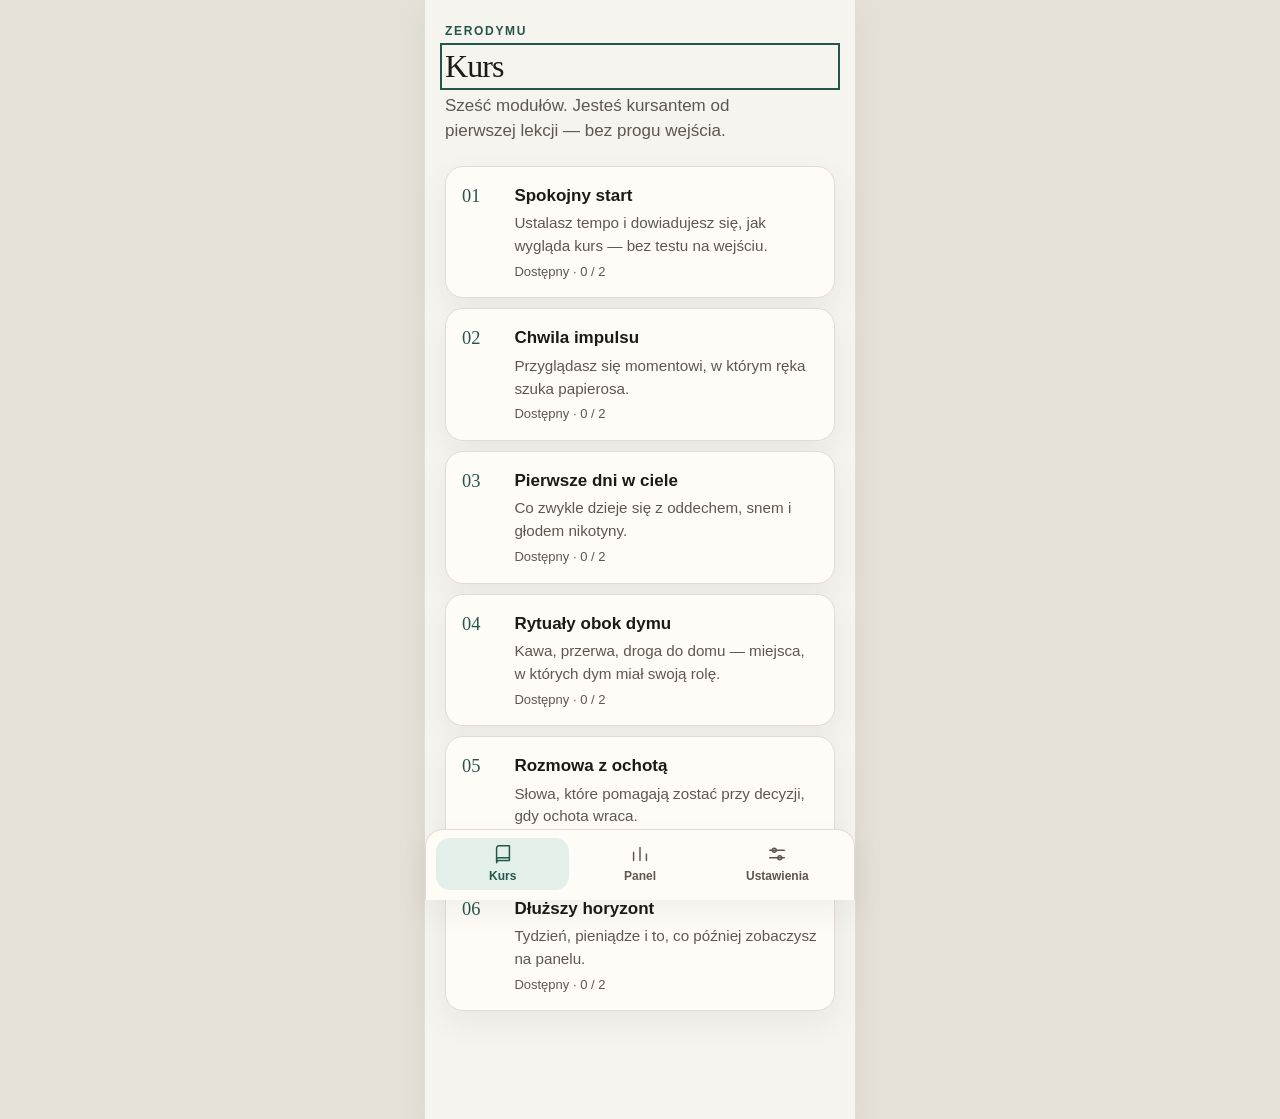
==== grok/index.html @ 92172381 "feat(grok): pierwszy szkielet mocka na GitHub Pages Dodaje wariant grok/ z zakładkami Kurs, Panel i " ====
<!DOCTYPE html>
<html lang="pl">
  <head>
    <meta charset="utf-8" />
    <meta name="viewport" content="width=device-width, initial-scale=1, viewport-fit=cover" />
    <meta name="theme-color" content="#f6f4ef" />
    <meta name="color-scheme" content="light dark" />
    <meta name="apple-mobile-web-app-capable" content="yes" />
    <meta name="mobile-web-app-capable" content="yes" />
    <title>ZeroDymu</title>
    <script>
      try {
        var raw = localStorage.getItem("zerodymu-grok-v1");
        var theme = raw ? JSON.parse(raw).settings.theme : "system";
        if (theme === "light" || theme === "dark") {
          document.documentElement.dataset.theme = theme;
        }
      } catch (err) {}
    </script>
    <link rel="stylesheet" href="./css/app.css" />
  </head>
  <body>
    <div id="app" class="app">
      <section class="state" aria-live="polite">
        <p class="state-kicker">ZeroDymu</p>
        <h1>Wczytuję kurs</h1>
        <p>Chwila.</p>
        <div class="loading-bar" aria-hidden="true"></div>
      </section>
    </div>
    <script type="module" src="./js/main.js"></script>
  </body>
</html>
---- grok/css/app.css ----
:root {
  color-scheme: light;
  --canvas: #e6e1d8;
  --bg: #f6f4ef;
  --surface: #fffcf8;
  --surface-2: #efeae2;
  --ink: #1d1a16;
  --muted: #5e574e;
  --line: #e3dcd2;
  --accent: #24564a;
  --accent-ink: #f6f4ef;
  --accent-soft: #e3efe9;
  --danger: #7c3b32;
  --shadow: 0 12px 32px rgba(40, 32, 22, 0.06);
  --serif: "Iowan Old Style", "Palatino Linotype", Palatino, Georgia, serif;
  --sans: -apple-system, BlinkMacSystemFont, "Segoe UI", sans-serif;
}

html[data-theme="dark"] {
  color-scheme: dark;
  --canvas: #0c0b0a;
  --bg: #141311;
  --surface: #1e1c18;
  --surface-2: #2a2722;
  --ink: #f4f0e8;
  --muted: #c4baae;
  --line: #3a342c;
  --accent: #9dccb6;
  --accent-ink: #13241c;
  --accent-soft: #24342c;
  --danger: #f0b2a8;
  --shadow: 0 12px 32px rgba(0, 0, 0, 0.28);
}

@media (prefers-color-scheme: dark) {
  html:not([data-theme="light"]) {
    color-scheme: dark;
    --canvas: #0c0b0a;
    --bg: #141311;
    --surface: #1e1c18;
    --surface-2: #2a2722;
    --ink: #f4f0e8;
    --muted: #c4baae;
    --line: #3a342c;
    --accent: #9dccb6;
    --accent-ink: #13241c;
    --accent-soft: #24342c;
    --danger: #f0b2a8;
    --shadow: 0 12px 32px rgba(0, 0, 0, 0.28);
  }
}

* { box-sizing: border-box; }

html, body { margin: 0; }

body {
  min-height: 100vh;
  min-height: 100dvh;
  background: var(--bg);
  color: var(--ink);
  font-family: var(--sans);
  font-size: 1.0625rem;
  line-height: 1.5;
  -webkit-font-smoothing: antialiased;
}

@media (min-width: 520px) {
  body { background: var(--canvas); }
  .app {
    box-shadow: 0 0 0 1px var(--line), var(--shadow);
  }
}

.app {
  width: min(100%, 430px);
  margin: 0 auto;
  min-height: 100vh;
  min-height: 100dvh;
  background: var(--bg);
}

.view {
  padding: calc(22px + env(safe-area-inset-top)) 20px calc(108px + env(safe-area-inset-bottom));
}

h1, h2, h3, p { margin: 0; }

h1 {
  font-family: var(--serif);
  font-size: 2rem;
  font-weight: 500;
  letter-spacing: -0.03em;
  line-height: 1.15;
}

h2 {
  font-size: 1rem;
  font-weight: 600;
}

h3 {
  font-family: var(--serif);
  font-size: 1.35rem;
  font-weight: 500;
  letter-spacing: -0.02em;
}

a { color: inherit; }

:focus-visible {
  outline: 2px solid var(--accent);
  outline-offset: 3px;
}

.top { display: grid; gap: 8px; margin-bottom: 22px; }
.top.tight { margin-bottom: 18px; }

.brand, .kicker, .state-kicker {
  margin: 0;
  color: var(--accent);
  font-size: 0.75rem;
  font-weight: 600;
  letter-spacing: 0.14em;
  text-transform: uppercase;
}

.lede { color: var(--muted); max-width: 34ch; }
.lede.quiet { max-width: none; }
.fine { margin-top: 16px; color: var(--muted); font-size: 0.875rem; }
.meta { color: var(--muted); font-size: 0.8125rem; }

.back {
  display: inline-flex;
  align-items: center;
  min-height: 44px;
  margin-bottom: 8px;
  color: var(--accent);
  font-weight: 600;
  text-decoration: none;
}

.back::before { content: "‹"; margin-right: 6px; font-size: 1.3rem; line-height: 1; }

.modules, .rows {
  list-style: none;
  margin: 0;
  padding: 0;
  display: grid;
  gap: 10px;
}

.card, .row {
  display: flex;
  gap: 14px;
  align-items: flex-start;
  padding: 16px;
  border-radius: 18px;
  background: var(--surface);
  border: 1px solid var(--line);
  text-decoration: none;
  box-shadow: var(--shadow);
}

.card:active, .row:active, .option[aria-pressed="true"] {
  background: var(--accent-soft);
}

.index, .row-index {
  flex: none;
  width: 2.4rem;
  font-family: var(--serif);
  font-size: 1.15rem;
  color: var(--accent);
}

.card-copy, .row-copy { display: grid; gap: 4px; min-width: 0; }
.card-title, .row-title { font-weight: 600; }
.card-text, .row-text { color: var(--muted); font-size: 0.95rem; }

.section-label { margin: 8px 0 10px; }

.quiz-row { margin-top: 10px; }

.sheet {
  display: grid;
  gap: 14px;
  margin-bottom: 18px;
  padding: 18px;
  border-radius: 18px;
  background: var(--surface);
  border: 1px solid var(--line);
}

.ghost-copy { display: grid; gap: 8px; }
.ghost-copy span {
  display: block;
  height: 10px;
  border-radius: 99px;
  background: var(--line);
}
.ghost-copy span:nth-child(2) { width: 92%; }
.ghost-copy span:nth-child(3) { width: 64%; }

.stats {
  display: grid;
  grid-template-columns: repeat(3, 1fr);
  gap: 8px;
  margin: 0;
}

.stat-note { margin: 10px 0 18px; }

.stats div, .block, .confirm {
  padding: 16px;
  border-radius: 18px;
  background: var(--surface);
  border: 1px solid var(--line);
}

.stats div { padding: 12px; }

.stats dt { color: var(--muted); font-size: 0.875rem; }
.stats dd {
  margin: 4px 0 0;
  font-family: var(--serif);
  font-size: 1.6rem;
  letter-spacing: -0.03em;
}
.block .lede { color: var(--muted); font-size: 0.95rem; }

.block { display: grid; gap: 12px; margin-bottom: 12px; }
.block h2 { margin-bottom: 2px; }

.empty {
  display: grid;
  justify-items: start;
  gap: 6px;
  padding: 8px 2px 4px;
}

.empty-mark {
  width: 18px;
  height: 18px;
  margin-bottom: 4px;
  border: 1.6px solid var(--muted);
  border-radius: 50%;
}

.empty p { color: var(--muted); }

.options { display: grid; gap: 8px; margin-bottom: 14px; }

.option, .button, .segment button {
  font: inherit;
  cursor: pointer;
}

.option {
  min-height: 48px;
  padding: 12px 14px;
  text-align: left;
  border-radius: 14px;
  border: 1px solid var(--line);
  background: var(--surface);
  color: var(--ink);
}

.button {
  display: inline-flex;
  align-items: center;
  justify-content: center;
  min-height: 48px;
  padding: 0 16px;
  border: 0;
  border-radius: 14px;
  background: var(--accent);
  color: var(--accent-ink);
  font-weight: 600;
  text-decoration: none;
}

.button.ghost {
  background: transparent;
  color: var(--ink);
  border: 1px solid var(--line);
}

.button:disabled {
  opacity: 0.45;
  cursor: default;
}

.segment {
  display: grid;
  grid-template-columns: repeat(3, 1fr);
  gap: 4px;
  padding: 4px;
  border-radius: 16px;
  background: var(--surface-2);
}

.segment button {
  min-height: 44px;
  border: 0;
  border-radius: 12px;
  background: transparent;
  color: var(--muted);
}

.segment button[aria-checked="true"] {
  background: var(--surface);
  color: var(--ink);
  box-shadow: var(--shadow);
}

.confirm-actions { display: flex; flex-wrap: wrap; gap: 8px; }

.text-link {
  color: var(--accent);
  font-weight: 600;
  text-decoration: none;
  min-height: 44px;
  display: inline-flex;
  align-items: center;
}

.tabbar {
  position: fixed;
  z-index: 5;
  left: 50%;
  bottom: 0;
  transform: translateX(-50%);
  width: min(100%, 430px);
  display: grid;
  grid-template-columns: repeat(3, 1fr);
  gap: 4px;
  padding: 8px 10px calc(10px + env(safe-area-inset-bottom));
  border-radius: 18px 18px 0 0;
  border: 1px solid var(--line);
  border-bottom: 0;
  background: var(--surface);
  box-shadow: var(--shadow);
}

.tab {
  display: flex;
  flex-direction: column;
  align-items: center;
  justify-content: center;
  gap: 2px;
  min-height: 52px;
  border-radius: 14px;
  color: var(--muted);
  text-decoration: none;
  font-size: 0.75rem;
  font-weight: 600;
}

.tab[aria-current="page"] {
  background: var(--accent-soft);
  color: var(--accent);
}

.state {
  min-height: 100vh;
  min-height: 100dvh;
  display: flex;
  flex-direction: column;
  justify-content: center;
  gap: 10px;
  padding: 32px 24px calc(32px + env(safe-area-inset-bottom));
}

.view .state { min-height: 52vh; padding: 12px 0 0; }

.state-error h1 { color: var(--danger); }

.loading-bar {
  width: 96px;
  height: 3px;
  margin-top: 8px;
  border-radius: 99px;
  background: var(--line);
  overflow: hidden;
}

.loading-bar::after {
  content: "";
  display: block;
  width: 40%;
  height: 100%;
  background: var(--accent);
  animation: slide 1.1s ease-in-out infinite;
}

@keyframes slide {
  from { transform: translateX(-120%); }
  to { transform: translateX(280%); }
}

@media (prefers-reduced-motion: reduce) {
  .loading-bar::after { animation: none; width: 100%; }
}
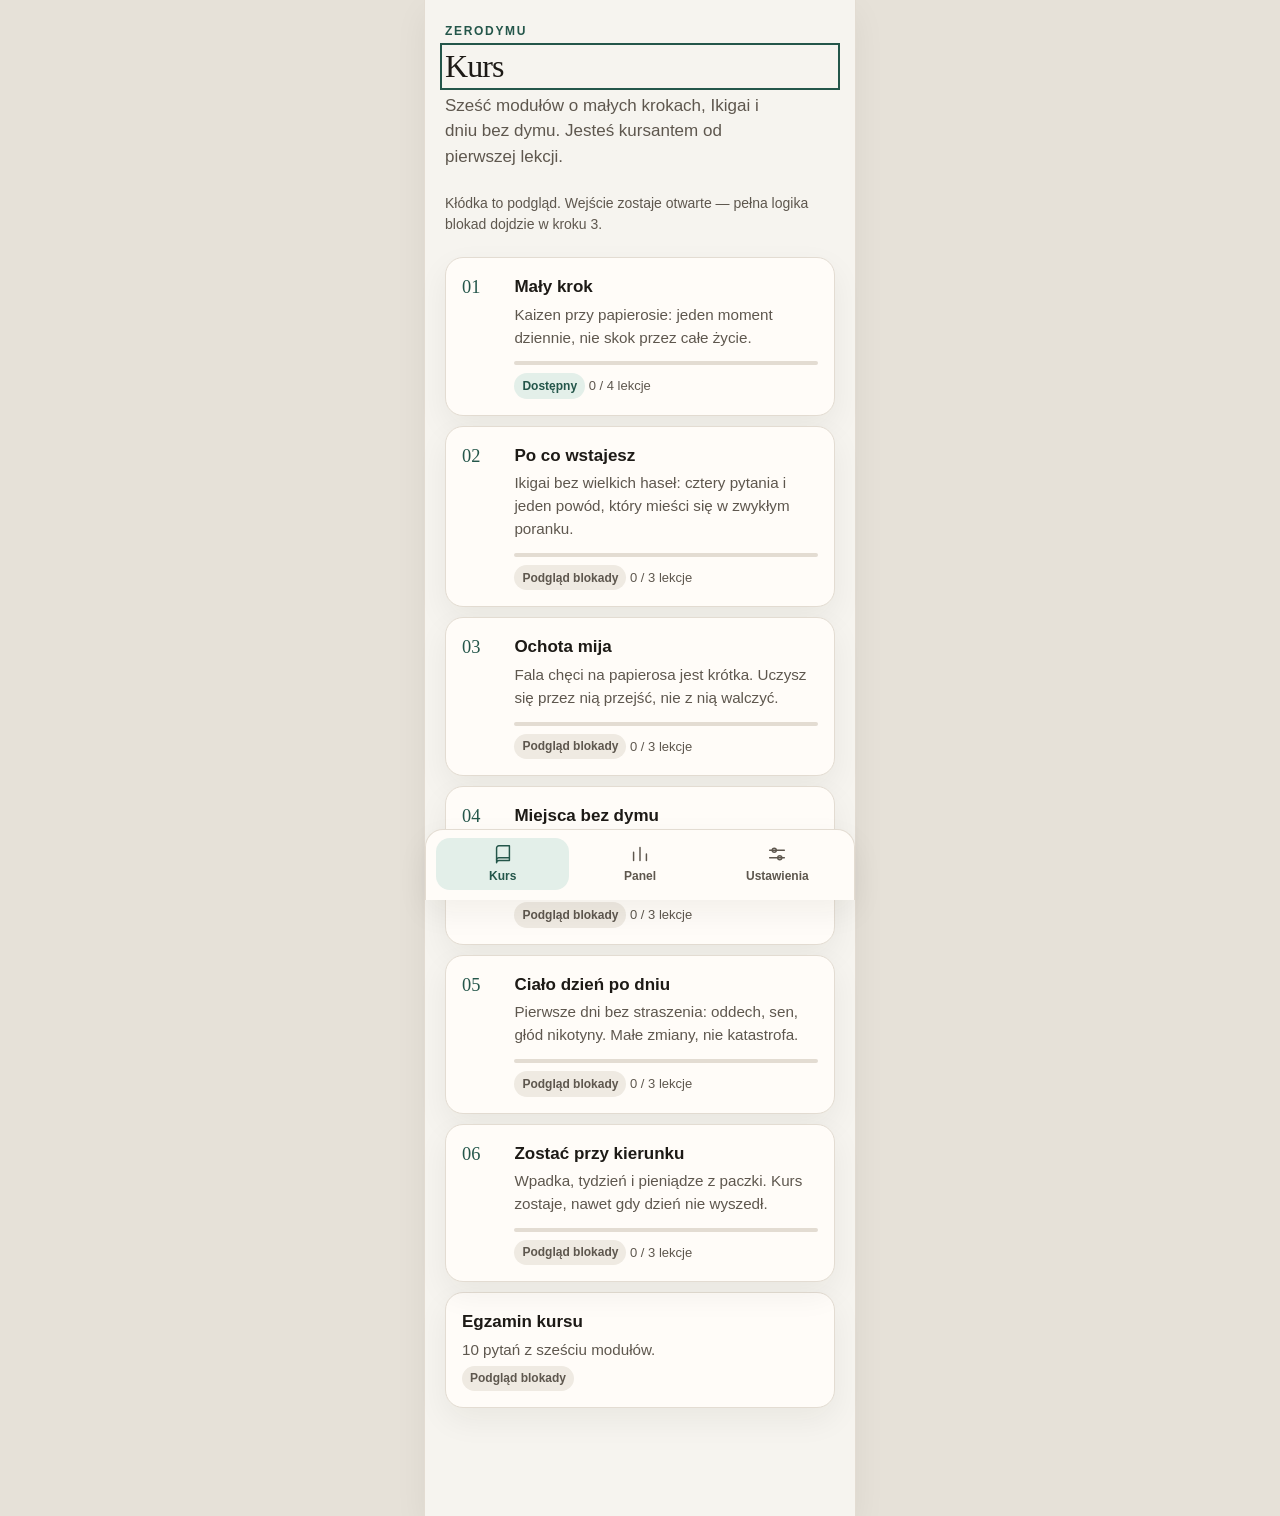
==== commit a2f5c844: "fix(grok): odśwież assety kursu na Pages Dopina wersję plików, żeby telefon nie trzymał starego szki" ====
--- a/grok/index.html
+++ b/grok/index.html
@@ -17,7 +17,7 @@
         }
       } catch (err) {}
     </script>
-    <link rel="stylesheet" href="./css/app.css" />
+    <link rel="stylesheet" href="./css/app.css?v=2" />
   </head>
   <body>
     <div id="app" class="app">
@@ -28,6 +28,6 @@
         <div class="loading-bar" aria-hidden="true"></div>
       </section>
     </div>
-    <script type="module" src="./js/main.js"></script>
+    <script type="module" src="./js/main.js?v=2"></script>
   </body>
 </html>
--- a/grok/css/app.css
+++ b/grok/css/app.css
@@ -402,3 +402,132 @@
 @media (prefers-reduced-motion: reduce) {
   .loading-bar::after { animation: none; width: 100%; }
 }
+
+.chip {
+  display: inline-flex;
+  align-items: center;
+  min-height: 1.6rem;
+  padding: 0 8px;
+  border-radius: 999px;
+  background: var(--accent-soft);
+  color: var(--accent);
+  font-size: 0.75rem;
+  font-weight: 600;
+}
+
+.chip-lock {
+  background: var(--surface-2);
+  color: var(--muted);
+}
+
+.bar {
+  height: 4px;
+  margin: 8px 0 4px;
+  border-radius: 99px;
+  background: var(--line);
+  overflow: hidden;
+}
+
+.bar > span {
+  display: block;
+  height: 100%;
+  background: var(--accent);
+}
+
+.toc {
+  margin: 0 0 14px;
+  padding: 14px 16px;
+  border-radius: 18px;
+  background: var(--surface);
+  border: 1px solid var(--line);
+}
+
+.toc ol {
+  list-style: none;
+  margin: 8px 0 0;
+  padding: 0;
+}
+
+.toc button {
+  width: 100%;
+  min-height: 44px;
+  padding: 8px 0;
+  border: 0;
+  background: transparent;
+  color: var(--accent);
+  font: inherit;
+  font-weight: 600;
+  text-align: left;
+  cursor: pointer;
+}
+
+.pill {
+  margin: 0 0 18px;
+  padding: 16px;
+  border-radius: 18px;
+  background: var(--accent-soft);
+}
+
+.pill p:last-child {
+  margin-top: 6px;
+  font-family: var(--serif);
+  font-size: 1.25rem;
+  line-height: 1.35;
+}
+
+.prose { margin: 0 0 18px; }
+.prose h2 { margin: 0 0 8px; }
+.prose p { margin: 0 0 8px; }
+.prose p:last-child { margin-bottom: 0; }
+
+.question {
+  margin: 0 0 14px;
+  font-family: var(--serif);
+  font-size: 1.35rem;
+  line-height: 1.3;
+  letter-spacing: -0.02em;
+}
+
+.option {
+  display: flex;
+  align-items: flex-start;
+  gap: 10px;
+}
+
+.letter {
+  flex: none;
+  width: 1.4rem;
+  font-weight: 600;
+  color: var(--accent);
+}
+
+.option.good {
+  border-color: var(--accent);
+  background: var(--accent-soft);
+}
+
+.option.bad {
+  border-color: var(--danger);
+}
+
+.explain {
+  margin: 0 0 14px;
+  padding: 14px 16px;
+  border-radius: 16px;
+  background: var(--surface);
+  border: 1px solid var(--line);
+}
+
+.explain p:last-child { margin-top: 6px; }
+
+.actions {
+  display: flex;
+  flex-wrap: wrap;
+  gap: 8px;
+}
+
+.quiz-entry { margin-top: 4px; }
+
+.prose,
+.pill,
+.toc { scroll-margin-top: 12px; }
